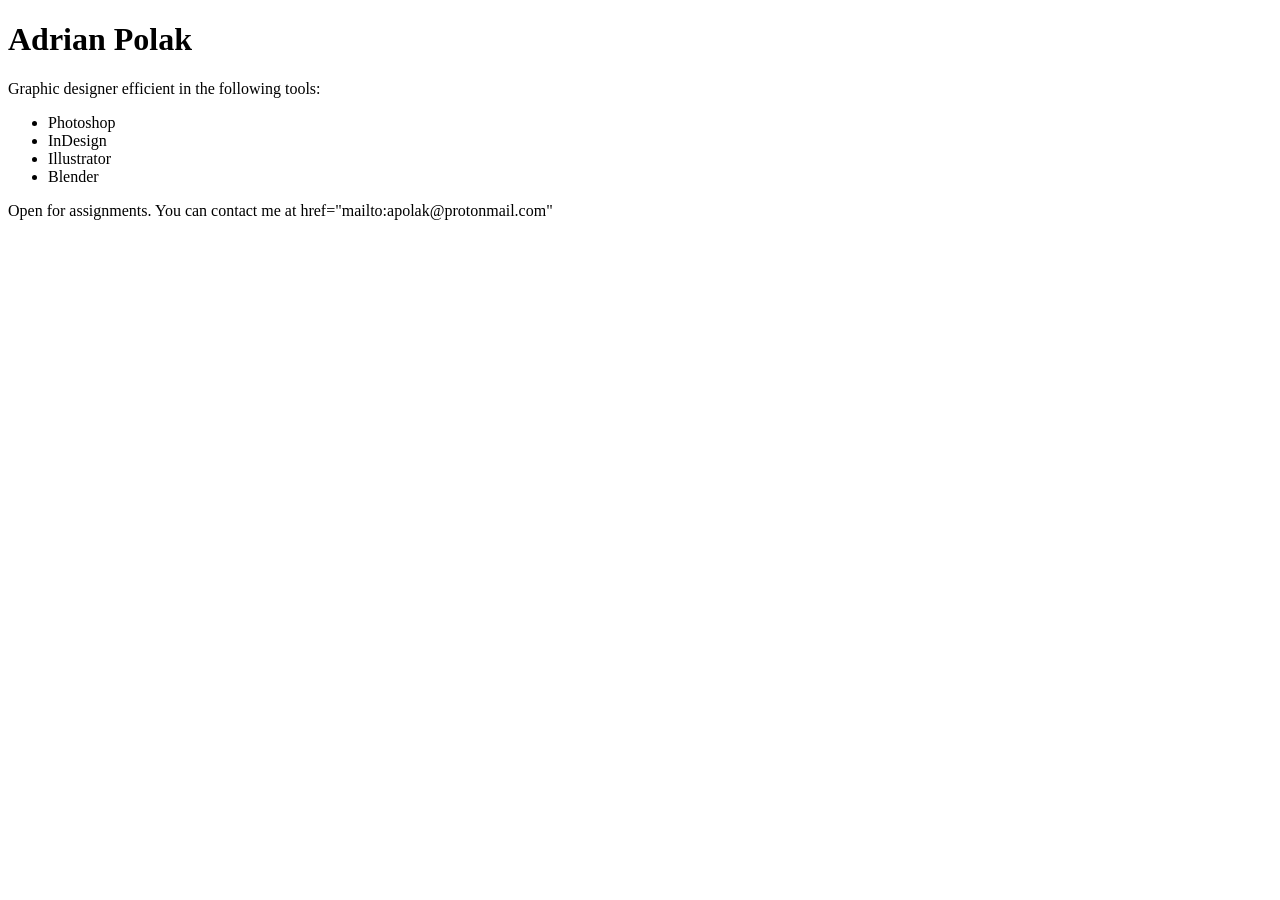
==== index.html @ afc5acbc "Update index.html" ====
<!doctype html>
<html>
  <head>
    <title>Adrian Polak | Graphic Design</title>
  </head>
  <body>
    <h1>Adrian Polak</h1>
    <p>Graphic designer efficient in the following tools:</p>
    <ul>
      <li>Photoshop</li>
      <li>InDesign</li>
      <li>Illustrator</li>
      <li>Blender</li>
    </ul>
    <p>Open for assignments. You can contact me at href="mailto:apolak@protonmail.com"</p>
  </body>
</html>
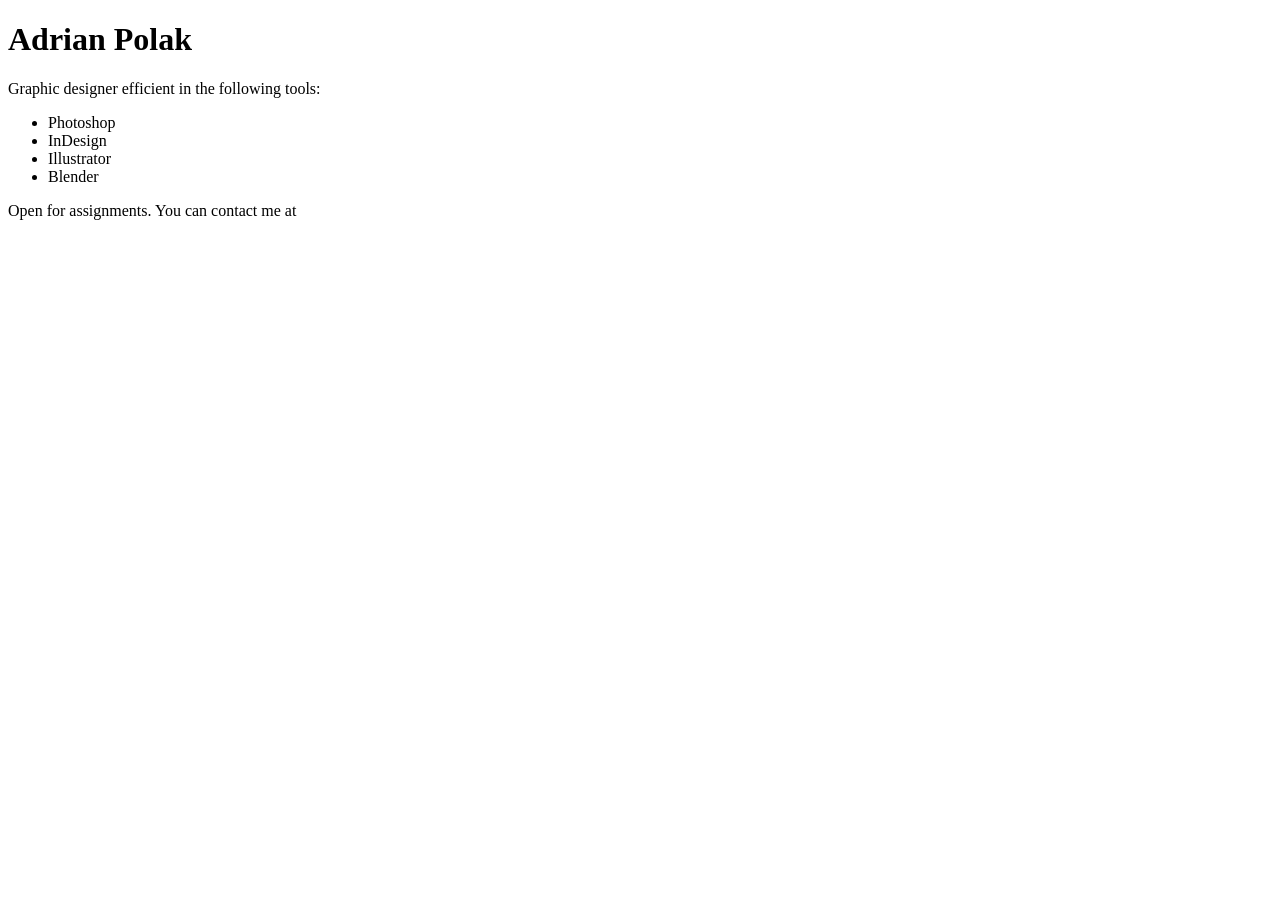
==== commit 92b6ad1a: "Update index.html" ====
--- a/index.html
+++ b/index.html
@@ -12,6 +12,6 @@
       <li>Illustrator</li>
       <li>Blender</li>
     </ul>
-    <p>Open for assignments. You can contact me at href="mailto:apolak@protonmail.com"</p>
+    <p>Open for assignments. You can contact me at <a href="mailto:apolak@protonmail.com"> </p>
   </body>
 </html>
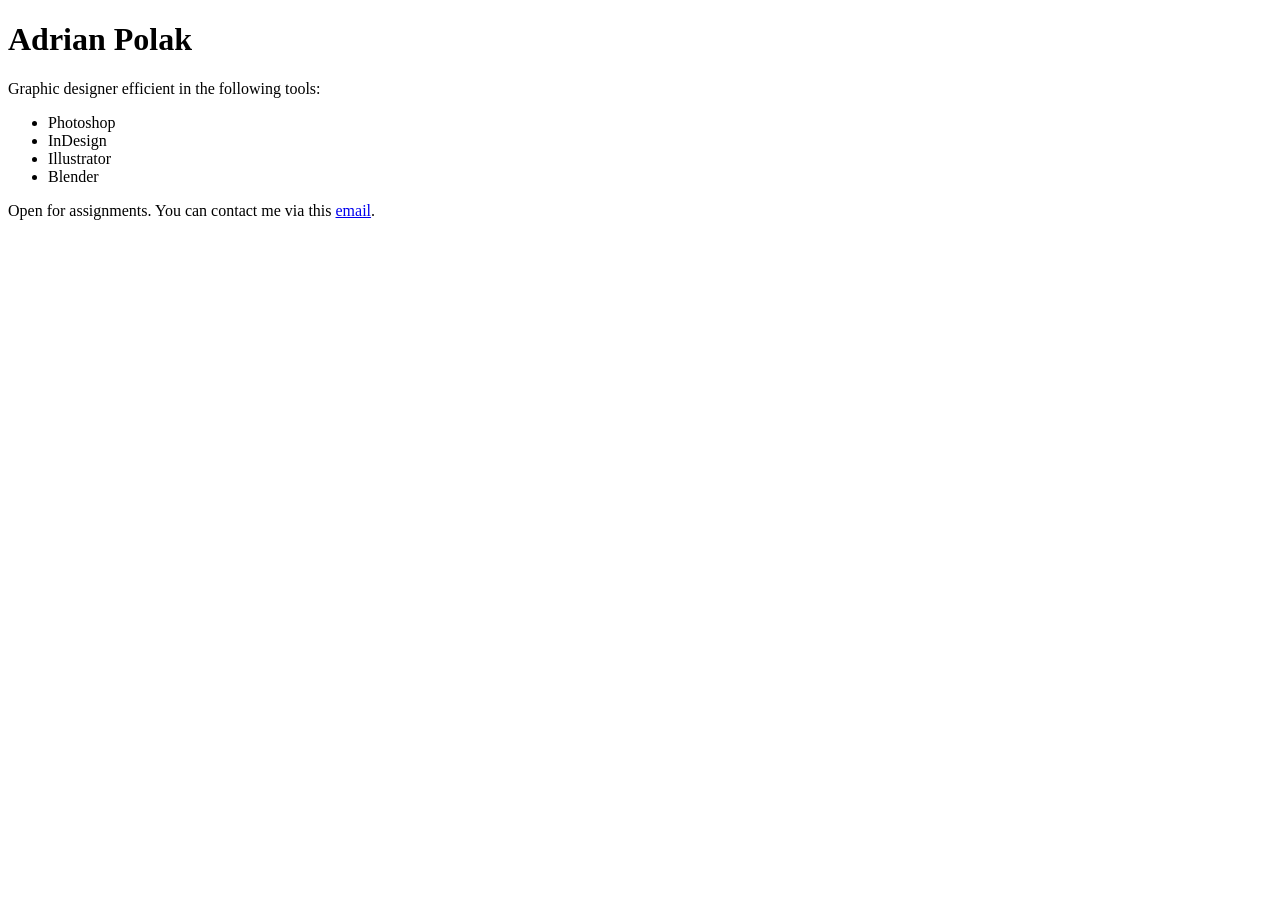
==== commit c1712e46: "Update index.html" ====
--- a/index.html
+++ b/index.html
@@ -12,6 +12,6 @@
       <li>Illustrator</li>
       <li>Blender</li>
     </ul>
-    <p>Open for assignments. You can contact me at <a href="mailto:apolak@protonmail.com"> </p>
+    <p>Open for assignments. You can contact me via this <a href="mailto:apolak@protonmail.com">email</a>.</p>
   </body>
 </html>
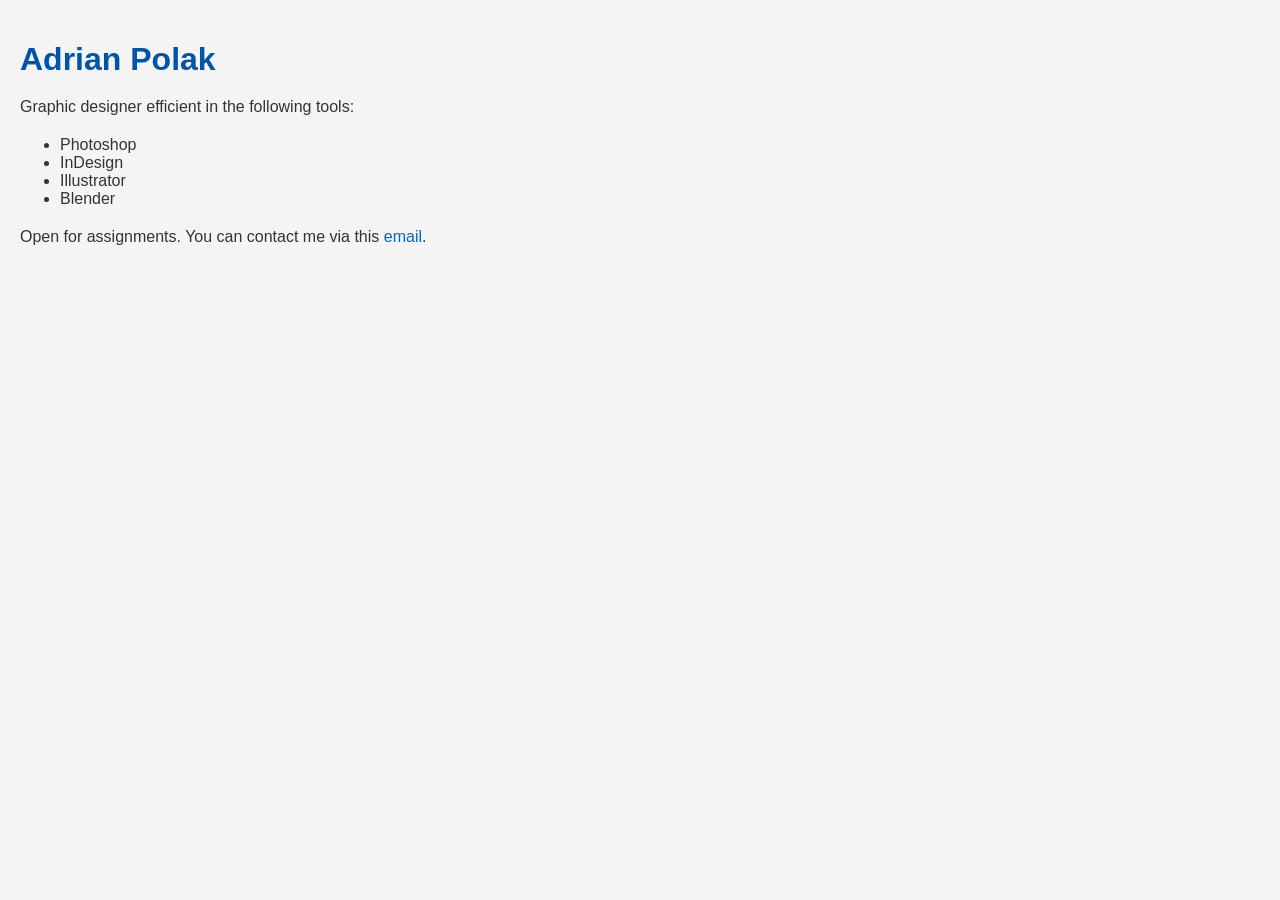
==== commit 32f669d7: "Update index.html" ====
--- a/index.html
+++ b/index.html
@@ -2,6 +2,7 @@
 <html>
   <head>
     <title>Adrian Polak | Graphic Design</title>
+    <link rel="stylesheet" href="styles.css">
   </head>
   <body>
     <h1>Adrian Polak</h1>
--- a/styles.css
+++ b/styles.css
@@ -0,0 +1,66 @@
+/* Set global styles */
+body {
+  font-family: Arial, sans-serif;
+  margin: 0;
+  padding: 20px;
+  background-color: #f4f4f4;
+  color: #333;
+}
+
+/* Style headings */
+h1, h2 {
+  color: #0055a4;
+  margin-bottom: 10px;
+}
+
+/* Style paragraphs */
+p {
+  line-height: 1.6;
+  margin-bottom: 15px;
+}
+
+/* Style links */
+a {
+  color: #0066cc;
+  text-decoration: none;
+}
+
+a:hover {
+  text-decoration: underline;
+}
+
+a:visited {
+  color: #660099;
+}
+
+/* Basic layout structure */
+header, footer {
+  background-color: #0055a4;
+  color: white;
+  padding: 15px;
+  text-align: center;
+}
+
+nav {
+  background-color: #333;
+  padding: 10px;
+  margin-bottom: 20px;
+}
+
+nav a {
+  color: white;
+  margin: 0 10px;
+  text-decoration: none;
+}
+
+nav a:hover {
+  text-decoration: underline;
+}
+
+main {
+  max-width: 1200px;
+  margin: 0 auto;
+  padding: 20px;
+  background-color: white;
+  box-shadow: 0 0 10px rgba(0,0,0,0.1);
+}   
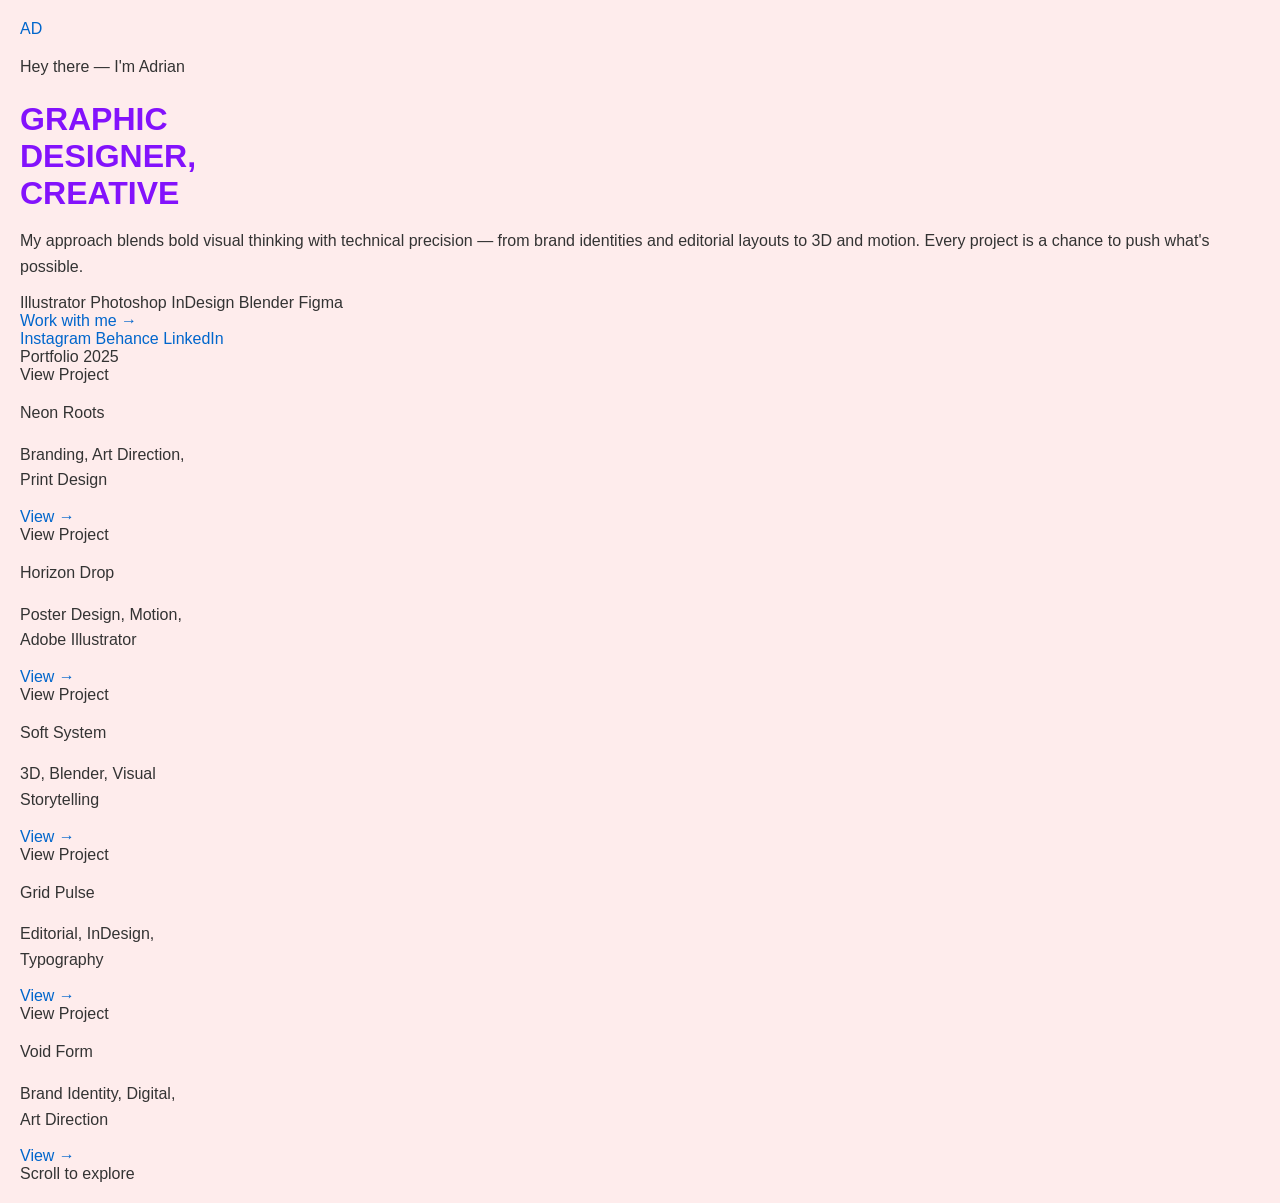
==== commit 18e195cc: "Update index.html" ====
--- a/index.html
+++ b/index.html
@@ -1,18 +1,165 @@
-<!doctype html>
-<html>
-  <head>
-    <title>Adrian Polak | Graphic Design</title>
-    <link rel="stylesheet" href="styles.css">
-  </head>
-  <body>
-    <h1>Adrian Polak</h1>
-    <p>Graphic designer efficient in the following tools:</p>
-    <ul>
-      <li>Photoshop</li>
-      <li>InDesign</li>
-      <li>Illustrator</li>
-      <li>Blender</li>
-    </ul>
-    <p>Open for assignments. You can contact me via this <a href="mailto:apolak@protonmail.com">email</a>.</p>
-  </body>
+<!DOCTYPE html>
+<html lang="en">
+<head>
+  <meta charset="UTF-8"/>
+  <meta name="viewport" content="width=device-width, initial-scale=1.0"/>
+  <title>Adrian — Graphic Designer</title>
+  <link rel="preconnect" href="https://fonts.googleapis.com">
+  <link href="https://fonts.googleapis.com/css2?family=Bebas+Neue&family=Syne:wght@400;500;600;700;800&display=swap" rel="stylesheet">
+  <link rel="stylesheet" href="styles.css">
+</head>
+<body>
+
+  <div id="cur"></div>
+  <div id="cur-ring"></div>
+
+  <!-- LEFT PANEL -->
+  <div class="left">
+    <a href="#" class="logo">AD</a>
+
+    <div class="left-body">
+      <p class="greeting">Hey there — I'm Adrian</p>
+      <h1 class="hero-title">
+        GRAPHIC<br>
+        DESIGNER<span class="highlight">,</span><br>
+        CREATIVE
+      </h1>
+      <p class="bio">
+        My approach blends bold visual thinking with technical precision — from brand identities and editorial layouts to 3D and motion. Every project is a chance to push what's possible.
+      </p>
+      <div class="tools">
+        <span class="tool-tag">Illustrator</span>
+        <span class="tool-tag">Photoshop</span>
+        <span class="tool-tag">InDesign</span>
+        <span class="tool-tag">Blender</span>
+        <span class="tool-tag">Figma</span>
+      </div>
+      <div class="cta-wrap">
+        <a href="#" class="btn-cta">
+          <span>Work with me</span>
+          <span class="arr">→</span>
+        </a>
+      </div>
+    </div>
+
+    <div class="socials">
+      <a href="#">Instagram</a>
+      <a href="#">Behance</a>
+      <a href="#">LinkedIn</a>
+    </div>
+
+    <span class="v-label">Portfolio 2025</span>
+  </div>
+
+  <!-- RIGHT PANEL -->
+  <div class="right" id="rightPanel">
+    <div class="cards-row">
+
+      <!-- Card 1 -->
+      <div class="card c1">
+        <div class="card-img">
+          <div class="card-img-inner"></div>
+          <div class="card-overlay">
+            <div class="overlay-btn">View Project</div>
+          </div>
+        </div>
+        <div class="card-info">
+          <p class="card-title">Neon Roots</p>
+          <p class="card-tags">Branding, Art Direction,<br>Print Design</p>
+          <a href="#" class="card-view">View <span class="v-arr">→</span></a>
+        </div>
+      </div>
+
+      <!-- Card 2 -->
+      <div class="card c2">
+        <div class="card-img">
+          <div class="card-img-inner"></div>
+          <div class="card-overlay">
+            <div class="overlay-btn">View Project</div>
+          </div>
+        </div>
+        <div class="card-info">
+          <p class="card-title">Horizon Drop</p>
+          <p class="card-tags">Poster Design, Motion,<br>Adobe Illustrator</p>
+          <a href="#" class="card-view">View <span class="v-arr">→</span></a>
+        </div>
+      </div>
+
+      <!-- Card 3 -->
+      <div class="card c3">
+        <div class="card-img">
+          <div class="card-img-inner"></div>
+          <div class="card-overlay">
+            <div class="overlay-btn">View Project</div>
+          </div>
+        </div>
+        <div class="card-info">
+          <p class="card-title">Soft System</p>
+          <p class="card-tags">3D, Blender, Visual<br>Storytelling</p>
+          <a href="#" class="card-view">View <span class="v-arr">→</span></a>
+        </div>
+      </div>
+
+      <!-- Card 4 -->
+      <div class="card c4">
+        <div class="card-img">
+          <div class="card-img-inner"></div>
+          <div class="card-overlay">
+            <div class="overlay-btn">View Project</div>
+          </div>
+        </div>
+        <div class="card-info">
+          <p class="card-title">Grid Pulse</p>
+          <p class="card-tags">Editorial, InDesign,<br>Typography</p>
+          <a href="#" class="card-view">View <span class="v-arr">→</span></a>
+        </div>
+      </div>
+
+      <!-- Card 5 -->
+      <div class="card c5">
+        <div class="card-img">
+          <div class="card-img-inner"></div>
+          <div class="card-overlay">
+            <div class="overlay-btn">View Project</div>
+          </div>
+        </div>
+        <div class="card-info">
+          <p class="card-title">Void Form</p>
+          <p class="card-tags">Brand Identity, Digital,<br>Art Direction</p>
+          <a href="#" class="card-view">View <span class="v-arr">→</span></a>
+        </div>
+      </div>
+
+    </div>
+
+    <div class="scroll-hint">
+      <span class="scroll-hint-line"></span>
+      Scroll to explore
+    </div>
+  </div>
+
+  <script>
+    // Custom cursor
+    const cur = document.getElementById('cur');
+    const ring = document.getElementById('cur-ring');
+    let mx = 0, my = 0, rx = 0, ry = 0;
+    document.addEventListener('mousemove', e => { mx = e.clientX; my = e.clientY; });
+    (function tick() {
+      rx += (mx - rx) * 0.14;
+      ry += (my - ry) * 0.14;
+      cur.style.left = mx + 'px'; cur.style.top = my + 'px';
+      ring.style.left = rx + 'px'; ring.style.top = ry + 'px';
+      requestAnimationFrame(tick);
+    })();
+
+    // Horizontal scroll with mouse wheel on right panel
+    const panel = document.getElementById('rightPanel');
+    panel.addEventListener('wheel', e => {
+      e.preventDefault();
+      panel.scrollLeft += e.deltaY * 1.2;
+    }, { passive: false });
+  </script>
+
+</body>
 </html>
+
--- a/styles.css
+++ b/styles.css
@@ -3,13 +3,13 @@
   font-family: Arial, sans-serif;
   margin: 0;
   padding: 20px;
-  background-color: #f4f4f4;
+  background-color: #FEECEC;
   color: #333;
 }
 
 /* Style headings */
 h1, h2 {
-  color: #0055a4;
+  color: #8312FC;
   margin-bottom: 10px;
 }
 
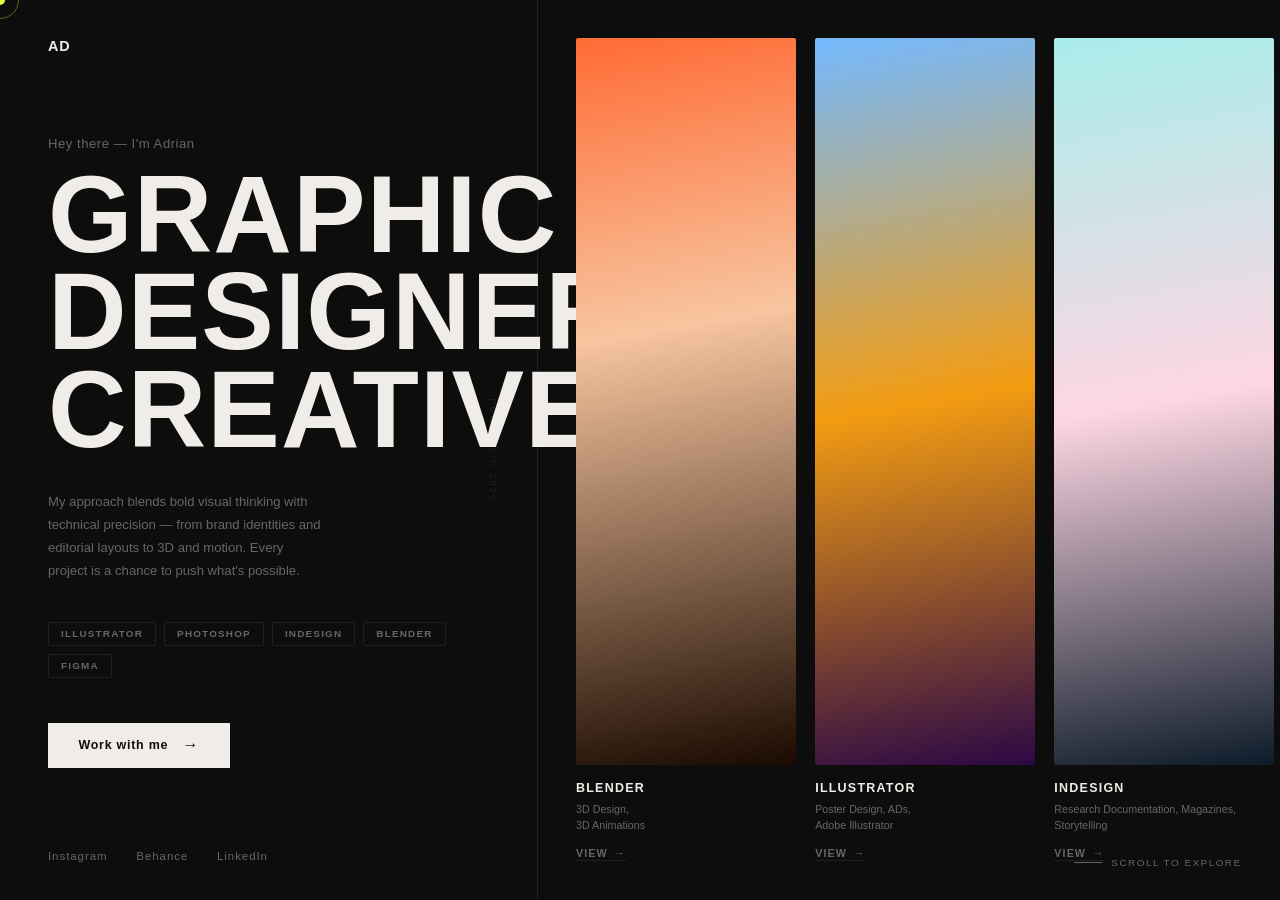
==== commit 36ce63e3: "Update index.html" ====
--- a/index.html
+++ b/index.html
@@ -48,7 +48,7 @@
       <a href="#">LinkedIn</a>
     </div>
 
-    <span class="v-label">Portfolio 2025</span>
+    <span class="v-label">Portfolio 2026</span>
   </div>
 
   <!-- RIGHT PANEL -->
@@ -57,76 +57,76 @@
 
       <!-- Card 1 -->
       <div class="card c1">
-        <div class="card-img">
+        <a href="Blender.html" class="card-img">
           <div class="card-img-inner"></div>
           <div class="card-overlay">
             <div class="overlay-btn">View Project</div>
           </div>
-        </div>
+        </a>
         <div class="card-info">
-          <p class="card-title">Neon Roots</p>
-          <p class="card-tags">Branding, Art Direction,<br>Print Design</p>
-          <a href="#" class="card-view">View <span class="v-arr">→</span></a>
+          <p class="card-title">Blender</p>
+          <p class="card-tags">3D Design,<br>3D Animations</p>
+          <a href="neon-roots.html" class="card-view">View <span class="v-arr">→</span></a>
         </div>
       </div>
 
       <!-- Card 2 -->
       <div class="card c2">
-        <div class="card-img">
+        <a href="Illustrator.html" class="card-img">
           <div class="card-img-inner"></div>
           <div class="card-overlay">
             <div class="overlay-btn">View Project</div>
           </div>
-        </div>
+        </a>
         <div class="card-info">
-          <p class="card-title">Horizon Drop</p>
-          <p class="card-tags">Poster Design, Motion,<br>Adobe Illustrator</p>
-          <a href="#" class="card-view">View <span class="v-arr">→</span></a>
+          <p class="card-title">Illustrator</p>
+          <p class="card-tags">Poster Design, ADs,<br>Adobe Illustrator</p>
+          <a href="horizon-drop.html" class="card-view">View <span class="v-arr">→</span></a>
         </div>
       </div>
 
       <!-- Card 3 -->
       <div class="card c3">
-        <div class="card-img">
+        <a href="InDesign.html" class="card-img">
           <div class="card-img-inner"></div>
           <div class="card-overlay">
             <div class="overlay-btn">View Project</div>
           </div>
-        </div>
+        </a>
         <div class="card-info">
-          <p class="card-title">Soft System</p>
-          <p class="card-tags">3D, Blender, Visual<br>Storytelling</p>
-          <a href="#" class="card-view">View <span class="v-arr">→</span></a>
+          <p class="card-title">InDesign</p>
+          <p class="card-tags">Research Documentation, Magazines,<br>Storytelling</p>
+          <a href="soft-system.html" class="card-view">View <span class="v-arr">→</span></a>
         </div>
       </div>
 
       <!-- Card 4 -->
       <div class="card c4">
-        <div class="card-img">
+        <a href="Photoshop.html" class="card-img">
           <div class="card-img-inner"></div>
           <div class="card-overlay">
             <div class="overlay-btn">View Project</div>
           </div>
-        </div>
+        </a>
         <div class="card-info">
-          <p class="card-title">Grid Pulse</p>
-          <p class="card-tags">Editorial, InDesign,<br>Typography</p>
-          <a href="#" class="card-view">View <span class="v-arr">→</span></a>
+          <p class="card-title">Photoshop</p>
+          <p class="card-tags">Posters, Photoshop Skills<br>Typography</p>
+          <a href="grid-pulse.html" class="card-view">View <span class="v-arr">→</span></a>
         </div>
       </div>
 
       <!-- Card 5 -->
       <div class="card c5">
-        <div class="card-img">
+        <a href="OtherProjects.html" class="card-img">
           <div class="card-img-inner"></div>
           <div class="card-overlay">
             <div class="overlay-btn">View Project</div>
           </div>
-        </div>
+        </a>
         <div class="card-info">
-          <p class="card-title">Void Form</p>
+          <p class="card-title">Other Projects</p>
           <p class="card-tags">Brand Identity, Digital,<br>Art Direction</p>
-          <a href="#" class="card-view">View <span class="v-arr">→</span></a>
+          <a href="void-form.html" class="card-view">View <span class="v-arr">→</span></a>
         </div>
       </div>
 
@@ -162,4 +162,3 @@
 
 </body>
 </html>
-
--- a/styles.css
+++ b/styles.css
@@ -1,66 +1,352 @@
-/* Set global styles */
+*, *::before, *::after { box-sizing: border-box; margin: 0; padding: 0; }
+
+:root {
+  --bg: #0d0d0d;
+  --panel: #111111;
+  --border: rgba(255,255,255,0.08);
+  --text: #f0ede8;
+  --muted: rgba(240,237,232,0.4);
+  --accent: #e8ff47;
+  --font-display: 'Bebas Neue', sans-serif;
+  --font-ui: 'Syne', sans-serif;
+}
+
+html, body { height: 100%; overflow: hidden; }
+
 body {
-  font-family: Arial, sans-serif;
-  margin: 0;
-  padding: 20px;
-  background-color: #FEECEC;
-  color: #333;
-}
-
-/* Style headings */
-h1, h2 {
-  color: #8312FC;
-  margin-bottom: 10px;
-}
-
-/* Style paragraphs */
-p {
-  line-height: 1.6;
-  margin-bottom: 15px;
-}
-
-/* Style links */
-a {
-  color: #0066cc;
+  background: var(--bg);
+  color: var(--text);
+  font-family: var(--font-ui);
+  display: flex;
+  cursor: none;
+}
+
+/* CURSOR */
+#cur {
+  position: fixed; width: 10px; height: 10px;
+  background: var(--accent); border-radius: 50%;
+  pointer-events: none; z-index: 9999;
+  transform: translate(-50%,-50%);
+  transition: width .25s, height .25s;
+}
+#cur-ring {
+  position: fixed; width: 38px; height: 38px;
+  border: 1px solid rgba(232,255,71,0.35);
+  border-radius: 50%; pointer-events: none; z-index: 9998;
+  transform: translate(-50%,-50%);
+  transition: width .3s, height .3s, border-color .3s;
+}
+body:has(a:hover) #cur-ring,
+body:has(button:hover) #cur-ring { width: 54px; height: 54px; border-color: var(--accent); }
+
+/* ── LEFT PANEL ── */
+.left {
+  width: 42%;
+  min-width: 380px;
+  height: 100vh;
+  display: flex;
+  flex-direction: column;
+  padding: 2.4rem 3rem;
+  border-right: 1px solid var(--border);
+  position: relative;
+  flex-shrink: 0;
+}
+
+.logo {
+  font-family: var(--font-ui);
+  font-weight: 800;
+  font-size: 0.9rem;
+  letter-spacing: 0.06em;
+  color: var(--text);
   text-decoration: none;
-}
-
-a:hover {
-  text-decoration: underline;
-}
-
-a:visited {
-  color: #660099;
-}
-
-/* Basic layout structure */
-header, footer {
-  background-color: #0055a4;
-  color: white;
-  padding: 15px;
-  text-align: center;
-}
-
-nav {
-  background-color: #333;
-  padding: 10px;
-  margin-bottom: 20px;
-}
-
-nav a {
-  color: white;
-  margin: 0 10px;
+  opacity: 0;
+  animation: fadeIn .5s .1s forwards;
+}
+
+.left-body {
+  flex: 1;
+  display: flex;
+  flex-direction: column;
+  justify-content: center;
+}
+
+.greeting {
+  font-family: var(--font-ui);
+  font-size: 0.82rem;
+  font-weight: 500;
+  letter-spacing: 0.04em;
+  color: var(--muted);
+  margin-bottom: 0.9rem;
+  opacity: 0;
+  transform: translateY(12px);
+  animation: slideUp .6s .25s forwards;
+}
+
+.hero-title {
+  font-family: var(--font-display);
+  font-size: clamp(4.8rem, 8.5vw, 7.5rem);
+  line-height: 0.9;
+  letter-spacing: 0.01em;
+  color: var(--text);
+  margin-bottom: 2rem;
+  opacity: 0;
+  transform: translateY(18px);
+  animation: slideUp .7s .38s forwards;
+}
+.hero-title .highlight {
+  color: var(--accent);
+  display: inline;
+}
+
+.bio {
+  font-size: 0.82rem;
+  line-height: 1.75;
+  color: var(--muted);
+  max-width: 38ch;
+  margin-bottom: 2.4rem;
+  opacity: 0;
+  transform: translateY(12px);
+  animation: slideUp .6s .52s forwards;
+}
+
+/* Tools row */
+.tools {
+  display: flex;
+  flex-wrap: wrap;
+  gap: 0.5rem;
+  margin-bottom: 2.8rem;
+  opacity: 0;
+  transform: translateY(10px);
+  animation: slideUp .6s .62s forwards;
+}
+.tool-tag {
+  font-size: 0.62rem;
+  font-weight: 600;
+  letter-spacing: 0.12em;
+  text-transform: uppercase;
+  color: var(--muted);
+  border: 1px solid var(--border);
+  padding: 0.35rem 0.75rem;
+  border-radius: 2px;
+  transition: color .3s, border-color .3s;
+}
+.tool-tag:hover { color: var(--accent); border-color: var(--accent); }
+
+/* CTA button */
+.cta-wrap {
+  opacity: 0;
+  transform: translateY(10px);
+  animation: slideUp .6s .72s forwards;
+}
+.btn-cta {
+  display: inline-flex;
+  align-items: center;
+  gap: 0.9rem;
+  padding: 0.85rem 1.9rem;
+  background: var(--text);
+  color: var(--bg);
+  font-family: var(--font-ui);
+  font-size: 0.78rem;
+  font-weight: 700;
+  letter-spacing: 0.06em;
   text-decoration: none;
-}
-
-nav a:hover {
-  text-decoration: underline;
-}
-
-main {
-  max-width: 1200px;
-  margin: 0 auto;
-  padding: 20px;
-  background-color: white;
-  box-shadow: 0 0 10px rgba(0,0,0,0.1);
-}   
+  border: none;
+  cursor: none;
+  position: relative;
+  overflow: hidden;
+  transition: color .35s;
+}
+.btn-cta::before {
+  content: '';
+  position: absolute; inset: 0;
+  background: var(--accent);
+  transform: translateX(-101%);
+  transition: transform .42s cubic-bezier(.4,0,.2,1);
+}
+.btn-cta span { position: relative; z-index: 1; }
+.btn-cta:hover::before { transform: translateX(0); }
+.btn-cta .arr {
+  position: relative; z-index: 1;
+  transition: transform .35s;
+  font-size: 1rem;
+}
+.btn-cta:hover .arr { transform: translateX(5px); }
+
+/* Socials */
+.socials {
+  display: flex;
+  gap: 1.8rem;
+  opacity: 0;
+  animation: fadeIn .5s 1s forwards;
+}
+.socials a {
+  font-size: 0.72rem;
+  font-weight: 500;
+  letter-spacing: 0.08em;
+  color: var(--muted);
+  text-decoration: none;
+  transition: color .3s;
+  position: relative;
+}
+.socials a::after {
+  content: '';
+  position: absolute; bottom: -2px; left: 0;
+  width: 0; height: 1px;
+  background: var(--accent);
+  transition: width .35s;
+}
+.socials a:hover { color: var(--text); }
+.socials a:hover::after { width: 100%; }
+
+/* ── RIGHT PANEL ── */
+.right {
+  flex: 1;
+  height: 100vh;
+  overflow-y: auto;
+  overflow-x: hidden;
+  padding: 2.4rem 2.4rem 3rem 2.4rem;
+  scrollbar-width: none;
+}
+.right::-webkit-scrollbar { display: none; }
+
+/* Project cards row */
+.cards-row {
+  display: flex;
+  gap: 1.2rem;
+  height: calc(100vh - 4.8rem - 1px);
+  align-items: stretch;
+}
+
+.card {
+  flex: 0 0 220px;
+  display: flex;
+  flex-direction: column;
+  cursor: none;
+  opacity: 0;
+  transform: translateY(28px);
+}
+.card:nth-child(1) { animation: slideUp .65s .3s forwards; }
+.card:nth-child(2) { animation: slideUp .65s .44s forwards; }
+.card:nth-child(3) { animation: slideUp .65s .58s forwards; }
+.card:nth-child(4) { animation: slideUp .65s .72s forwards; }
+.card:nth-child(5) { animation: slideUp .65s .86s forwards; }
+
+.card-img {
+  flex: 1;
+  position: relative;
+  overflow: hidden;
+  border-radius: 2px;
+}
+.card-img-inner {
+  position: absolute; inset: 0;
+  transition: transform .65s cubic-bezier(.4,0,.2,1);
+}
+.card:hover .card-img-inner { transform: scale(1.06); }
+
+/* Each card's unique gradient */
+.c1 .card-img-inner { background: linear-gradient(170deg, #ff6b35 0%, #f7c59f 40%, #1a0a00 100%); }
+.c2 .card-img-inner { background: linear-gradient(170deg, #74b9ff 0%, #f39c12 50%, #2c0845 100%); }
+.c3 .card-img-inner { background: linear-gradient(170deg, #a8edea 0%, #fed6e3 50%, #0d1b2a 100%); }
+.c4 .card-img-inner { background: linear-gradient(170deg, #43e97b 0%, #38f9d7 40%, #0a1628 100%); }
+.c5 .card-img-inner { background: linear-gradient(170deg, #f093fb 0%, #f5576c 40%, #0d0015 100%); }
+
+/* Overlay on hover */
+.card-overlay {
+  position: absolute; inset: 0;
+  background: rgba(0,0,0,0.45);
+  opacity: 0;
+  transition: opacity .4s;
+  display: flex; align-items: center; justify-content: center;
+}
+.card:hover .card-overlay { opacity: 1; }
+.overlay-btn {
+  padding: 0.6rem 1.3rem;
+  border: 1px solid var(--text);
+  color: var(--text);
+  font-family: var(--font-ui);
+  font-size: 0.68rem;
+  font-weight: 600;
+  letter-spacing: 0.12em;
+  text-transform: uppercase;
+  transform: translateY(8px);
+  transition: transform .35s .05s, background .3s, color .3s;
+}
+.card:hover .overlay-btn { transform: translateY(0); }
+.overlay-btn:hover { background: var(--accent); color: var(--bg); border-color: var(--accent); }
+
+/* Card info */
+.card-info {
+  padding: 1rem 0 0;
+}
+.card-title {
+  font-family: var(--font-ui);
+  font-size: 0.78rem;
+  font-weight: 800;
+  letter-spacing: 0.1em;
+  text-transform: uppercase;
+  margin-bottom: 0.35rem;
+}
+.card-tags {
+  font-size: 0.67rem;
+  color: var(--muted);
+  line-height: 1.5;
+  margin-bottom: 0.6rem;
+}
+.card-view {
+  font-size: 0.67rem;
+  font-weight: 600;
+  letter-spacing: 0.1em;
+  color: var(--muted);
+  text-decoration: none;
+  text-transform: uppercase;
+  display: inline-flex;
+  align-items: center;
+  gap: 0.4rem;
+  border-bottom: 1px solid var(--border);
+  padding-bottom: 1px;
+  transition: color .3s, border-color .3s;
+}
+.card-view:hover { color: var(--accent); border-color: var(--accent); }
+.card-view .v-arr { transition: transform .3s; }
+.card-view:hover .v-arr { transform: translateX(4px); }
+
+/* Scroll hint */
+.scroll-hint {
+  position: absolute;
+  bottom: 2rem; right: 2.4rem;
+  display: flex;
+  align-items: center;
+  gap: 0.6rem;
+  font-size: 0.62rem;
+  letter-spacing: 0.15em;
+  text-transform: uppercase;
+  color: var(--muted);
+  opacity: 0;
+  animation: fadeIn .5s 1.2s forwards;
+  pointer-events: none;
+}
+.scroll-hint-line {
+  width: 28px; height: 1px;
+  background: var(--muted);
+}
+
+/* Vertical label */
+.v-label {
+  position: absolute;
+  right: -0.5rem;
+  top: 50%;
+  transform: translateY(-50%) rotate(90deg);
+  font-size: 0.55rem;
+  letter-spacing: 0.25em;
+  text-transform: uppercase;
+  color: var(--border);
+  white-space: nowrap;
+}
+
+/* KEYFRAMES */
+@keyframes slideUp {
+  to { opacity: 1; transform: translateY(0); }
+}
+@keyframes fadeIn {
+  to { opacity: 1; }
+}
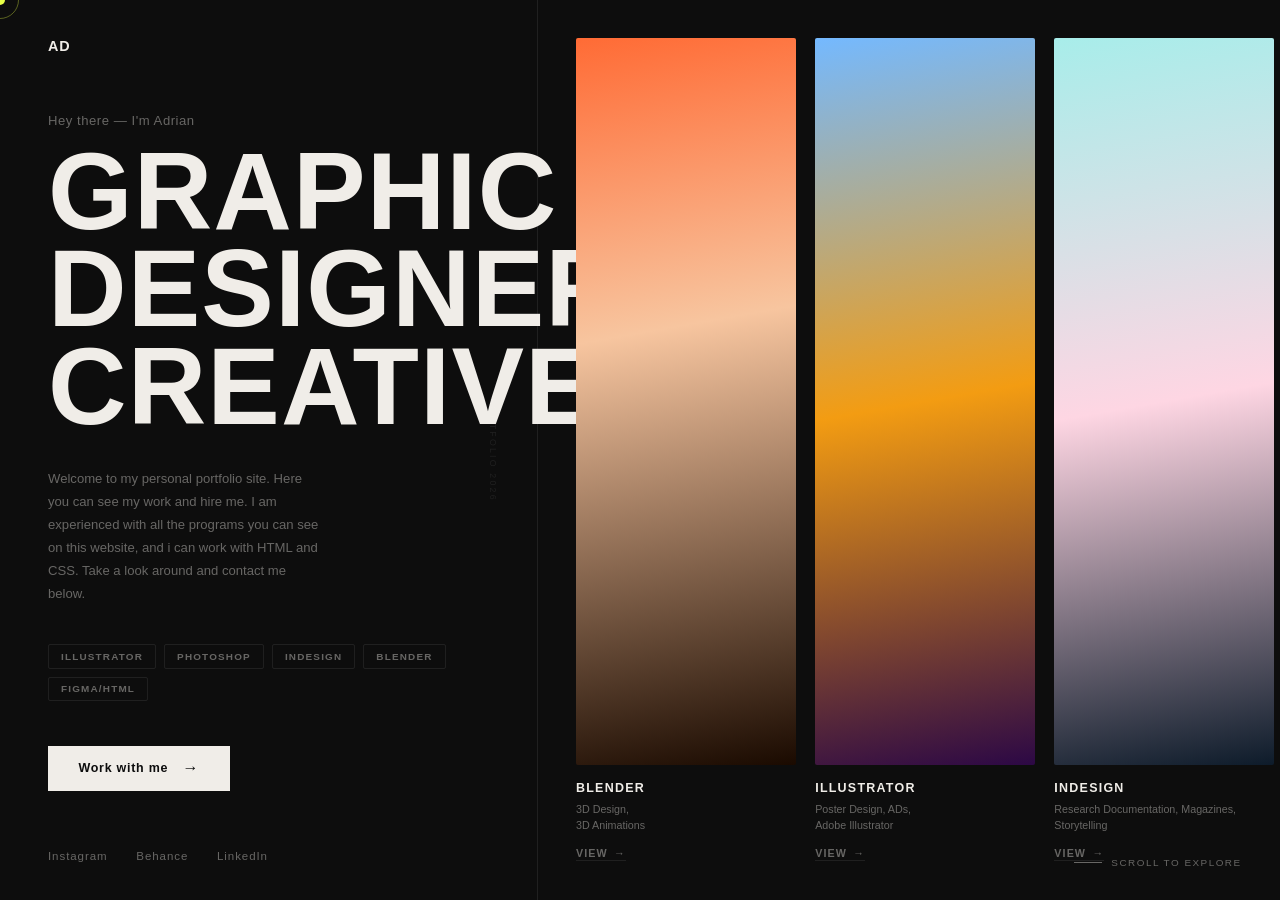
==== commit 61f76ad3: "Update index.html" ====
--- a/index.html
+++ b/index.html
@@ -25,17 +25,16 @@
         CREATIVE
       </h1>
       <p class="bio">
-        My approach blends bold visual thinking with technical precision — from brand identities and editorial layouts to 3D and motion. Every project is a chance to push what's possible.
-      </p>
+Welcome to my personal portfolio site. Here you can see my work and hire me. I am experienced with all the programs you can see on this website, and i can work with HTML and CSS. Take a look around and contact me below.     </p>
       <div class="tools">
         <span class="tool-tag">Illustrator</span>
         <span class="tool-tag">Photoshop</span>
         <span class="tool-tag">InDesign</span>
         <span class="tool-tag">Blender</span>
-        <span class="tool-tag">Figma</span>
+        <span class="tool-tag">Figma/HTML</span>
       </div>
       <div class="cta-wrap">
-        <a href="#" class="btn-cta">
+        <a href="work-with-me.html" class="btn-cta">
           <span>Work with me</span>
           <span class="arr">→</span>
         </a>
